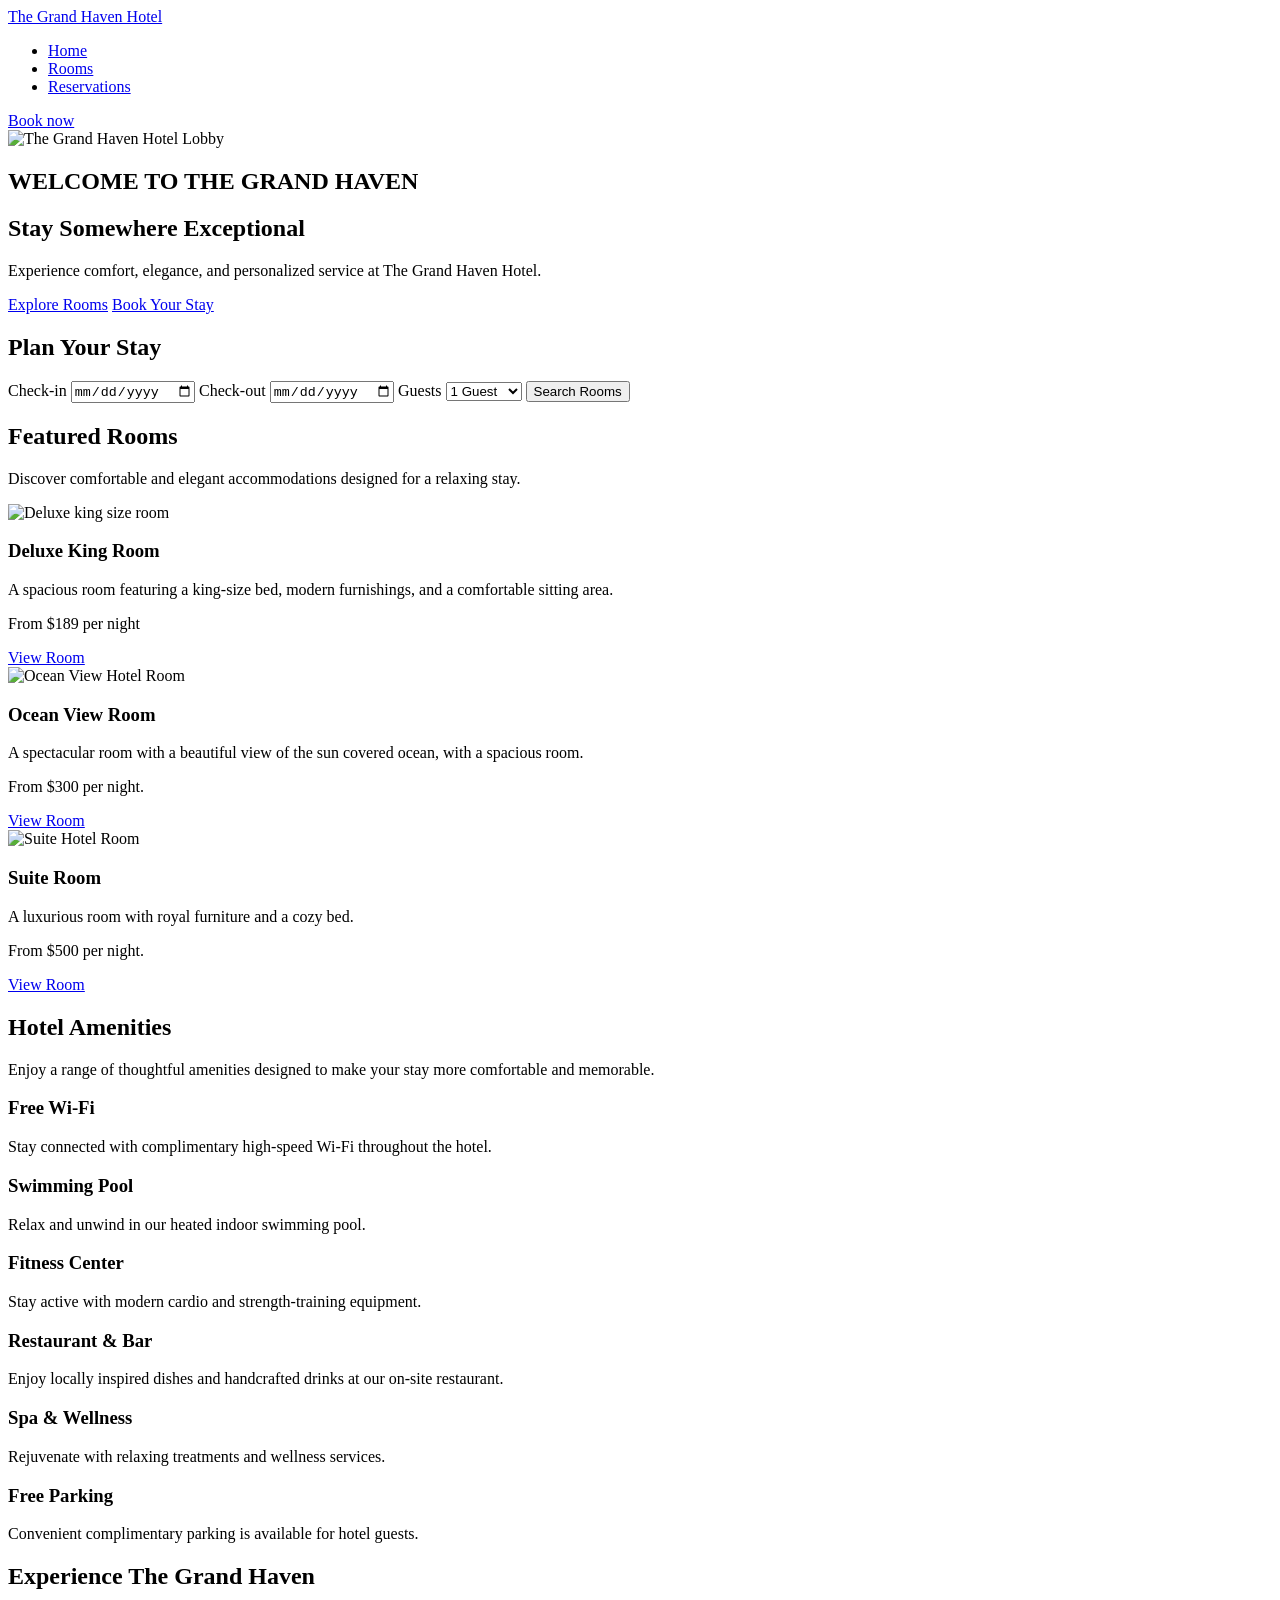
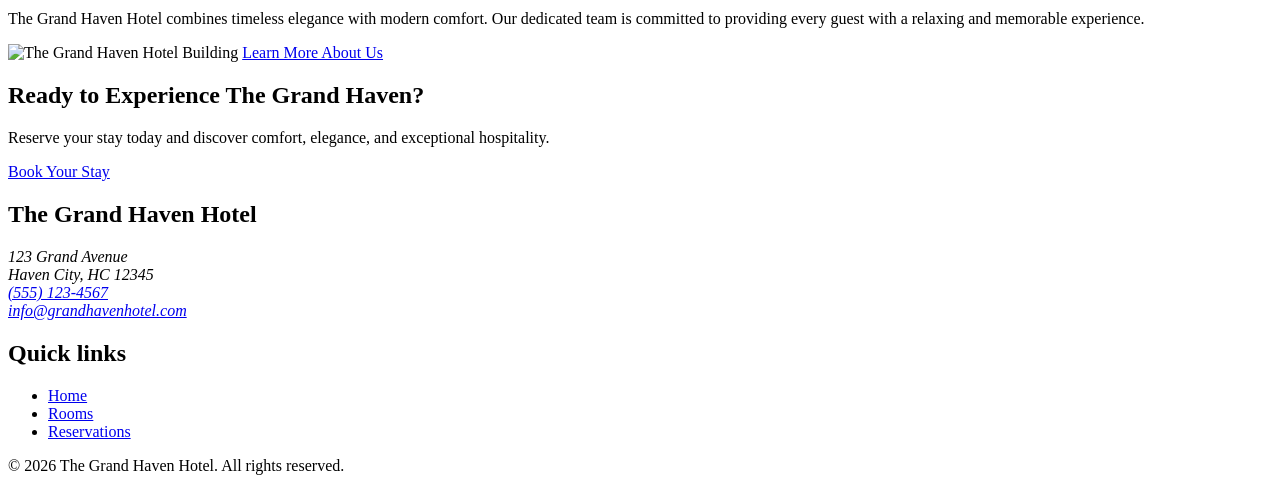
==== index.html @ 4c09ed57 "Add files via upload" ====
<!DOCTYPE html>
<html lang="en"> <!--Tells browser that the page is written in English-->

<head>
  <meta charset="UTF-8"> <!--Just remember that it's written at the beginning on a HTML page-->
  <meta name="viewport" content="width=device-width, initial-scale=1.0">
  <!--Tells the webpage to match the width to the device's screen width-->
  <title>The Grand Haven Hotel</title>

  <link rel="stylesheet" href="css/style.css"> <!--Connects to CSS-->
</head>


<body>

  <header> <!--Represents the introductory/top portion of a webpage -->
    <nav> <!--Tells the website that this section contains navigation links-->
      <a href="index.html">The Grand Haven Hotel</a> <!--Connects "The Grand Haven Hotel" title to index.html-->
      <ul>
        <li>
          <a href="index.html">Home</a><!--Connects "Home" to index.html-->
        </li>

        <li>
          <a href="rooms.html">Rooms</a> <!--Connects "Rooms" to rooms.html-->
        </li>

        <li>
          <a href="reservations.html">Reservations</a> <!--Connects "Reservations" to reservations.html-->
        </li>

      </ul>

      <a href="reservations.html">Book now</a> <!--Connects "Book now" to reservations.html-->

    </nav>

  </header>

  <main> <!--Tells the browser that this is the main content of the webpage.-->
    <section class="hero">
      <img src="images/hotel-hero.jpg" alt="The Grand Haven Hotel Lobby" width="300">
      <h2>WELCOME TO THE GRAND HAVEN</h2>
      <h1>Stay Somewhere Exceptional</h1> <!--Main heading-->
      <p>Experience comfort, elegance, and personalized service at The Grand Haven Hotel.</p>

      <a href="rooms.html">Explore Rooms</a> <!--Once you click "Explore Rooms", it goes to rooms.html-->

      <a href="reservations.html">Book Your Stay</a>
      <!--Once you click "Book Your Stay", it goes to reservations.html-->

    </section>

    <section class="booking">
      <h2>Plan Your Stay</h2>

      <form id="booking-form">
        <label for="check-in">Check-in</label> <!--"for" connects the label-->
        <input id="check-in" type="date"> <!--"id" identifies the input-->

        <label for="check-out">Check-out</label>
        <input id="check-out" type="date">

        <label for="guests">Guests</label>
        <select id="guests"> <!--creates dropdown-->
          <option value="1">1 Guest</option> <!--"option" creates choices-->
          <option value="2">2 Guests</option> <!--"value" stores the choice's value-->
          <option value="3">3 Guests</option>
          <option value="4">4 Guests</option>
          <option value="5">5 Guests</option>
        </select>

        <button type="submit">Search Rooms</button>
      </form>

    </section>

    <section class="featured-rooms">

      <h2>Featured Rooms</h2>
      <p>Discover comfortable and elegant accommodations designed for a relaxing stay.</p>

      <article>
        <img src="images/deluxe-king.jpg" alt="Deluxe king size room" width="300">
        <h3>Deluxe King Room</h3>
        <p>A spacious room featuring a king-size bed, modern furnishings, and a comfortable sitting area.</p>
        <p>From $189 per night</p>
        <a href="rooms.html">View Room</a>
      </article>

      <article>
        <img src="images/ocean-view.jpg" alt="Ocean View Hotel Room" width="300">
        <h3>Ocean View Room</h3>
        <p>A spectacular room with a beautiful view of the sun covered ocean, with a spacious room.</p>
        <p>From $300 per night.</p>
        <a href="rooms.html">View Room</a>
      </article>

      <article>
        <img src="images/suite-room.jpg" alt="Suite Hotel Room" width="300">
        <h3>Suite Room</h3>
        <p>A luxurious room with royal furniture and a cozy bed.</p>
        <p>From $500 per night.</p>
        <a href="rooms.html">View Room</a>
      </article>

    </section>

    <section class="amenities">
      <h2>Hotel Amenities</h2>
      <p>Enjoy a range of thoughtful amenities designed to make your stay more comfortable and memorable.</p>

      <div class="amenities-grid">

        <article>
          <h3>Free Wi-Fi</h3>
          <p>Stay connected with complimentary high-speed Wi-Fi throughout the hotel.</p>
        </article>

        <article>
          <h3>Swimming Pool</h3>
          <p>Relax and unwind in our heated indoor swimming pool.</p>
        </article>

        <article>
          <h3>Fitness Center</h3>
          <p>Stay active with modern cardio and strength-training equipment.</p>
        </article>

        <article>
          <h3>Restaurant & Bar</h3>
          <p>Enjoy locally inspired dishes and handcrafted drinks at our on-site restaurant.</p>
        </article>

        <article>
          <h3>Spa & Wellness</h3>
          <p>Rejuvenate with relaxing treatments and wellness services.</p>
        </article>

        <article>
          <h3>Free Parking</h3>
          <p>Convenient complimentary parking is available for hotel guests.</p>
        </article>

      </div>
    </section>

    <section class="about-preview">
      <h2>Experience The Grand Haven</h2>
      <p>The Grand Haven Hotel combines timeless elegance with modern comfort. Our dedicated team is committed to
        providing every guest with a relaxing and memorable experience.</p>
      <img src="images/hotel-building.jpg" alt="The Grand Haven Hotel Building" width="300">
      <a href="about.html">Learn More About Us</a>
    </section>

    <section class="cta">
      <h2>Ready to Experience The Grand Haven?</h2>
      <p>Reserve your stay today and discover comfort, elegance, and exceptional hospitality.</p>
      <a href="reservations.html">Book Your Stay</a>
    </section>

  </main>

  <footer>
    <section>
      <h2>The Grand Haven Hotel</h2>
      <address>
        123 Grand Avenue<br>
        Haven City, HC 12345<br>
        <a href="tel:+15551234567">(555) 123-4567</a><br>
        <a href="mailto:info@grandhavenhotel.com">info@grandhavenhotel.com</a>
      </address>

    </section>

    <section>
      <h2>Quick links</h2>
      <ul>
        <li>
          <a href="index.html">Home</a>
        </li>

        <li>
          <a href="rooms.html">Rooms</a>
        </li>

        <li>
          <a href="reservations.html">Reservations</a>
        </li>

      </ul>
    </section>

    <p>&copy; 2026 The Grand Haven Hotel. All rights reserved.</p>
  </footer>

  <script src="js/script.js"></script>

</body>

</html>
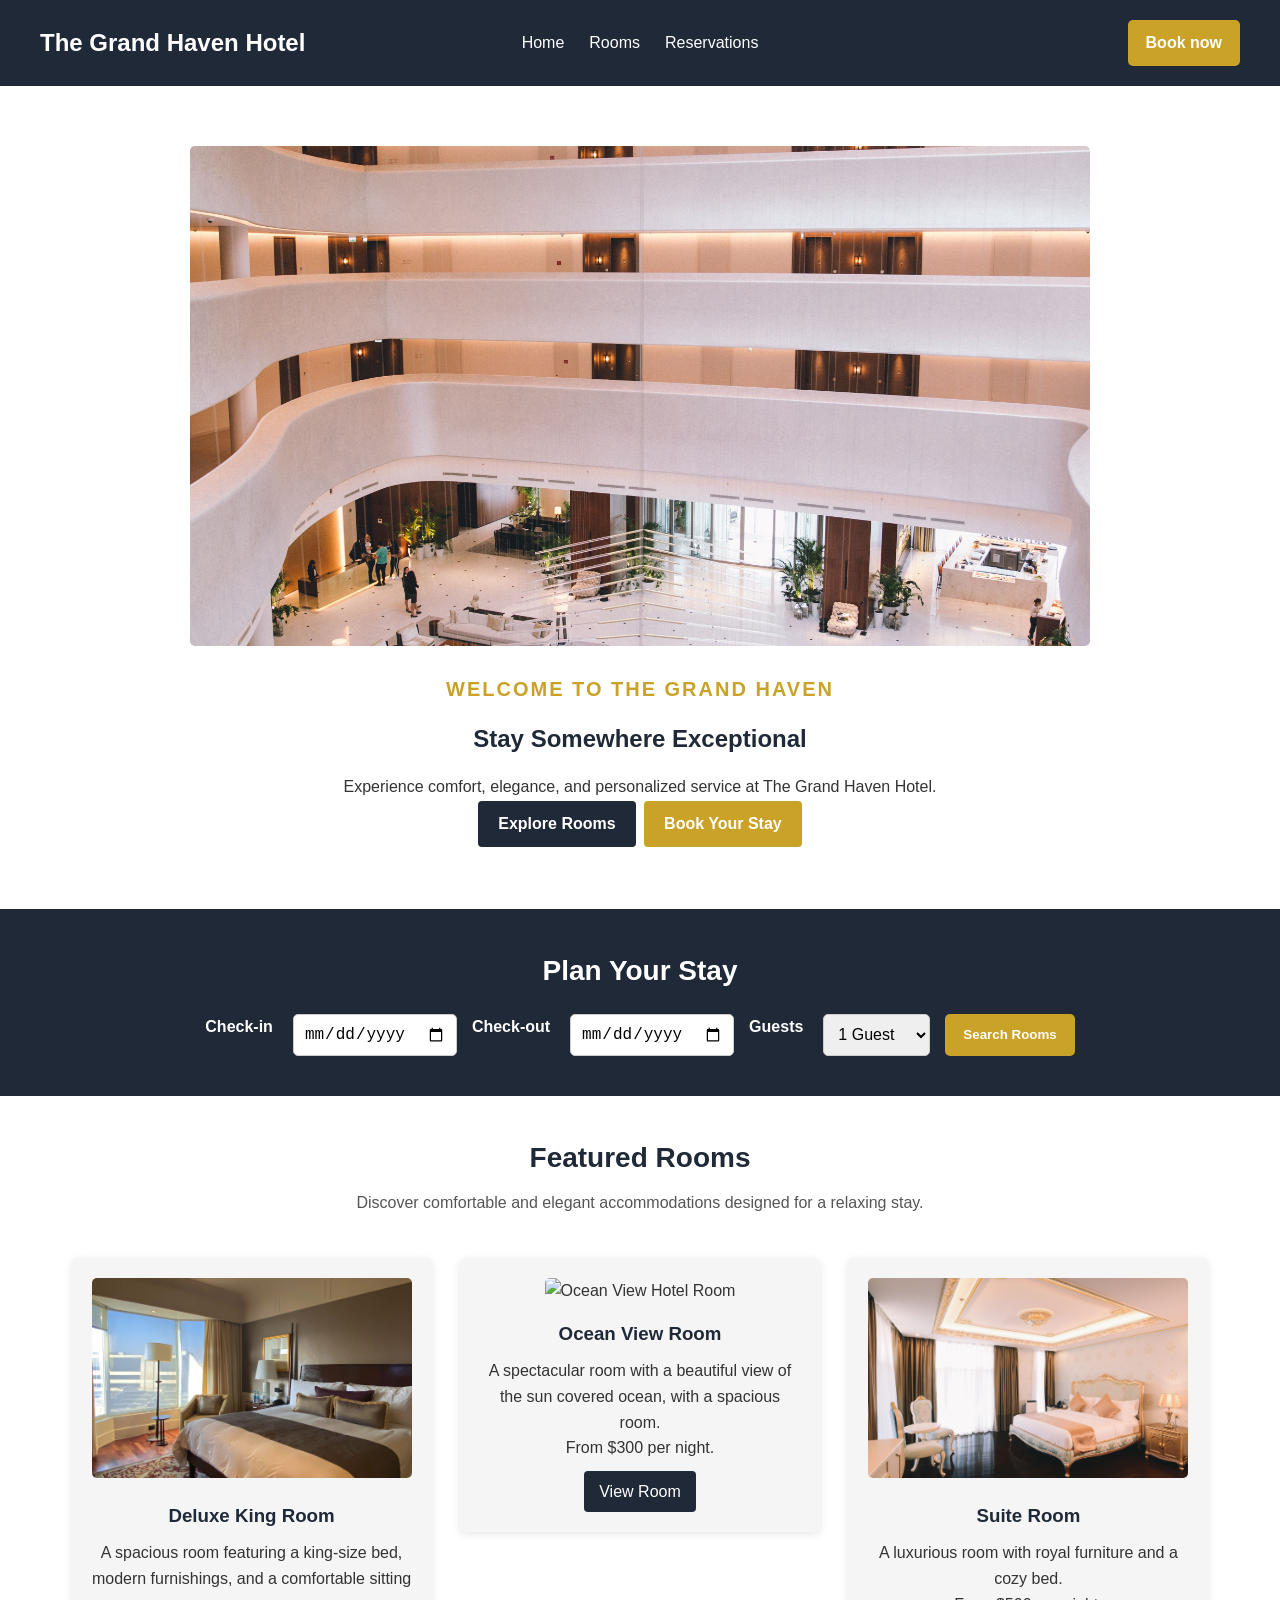
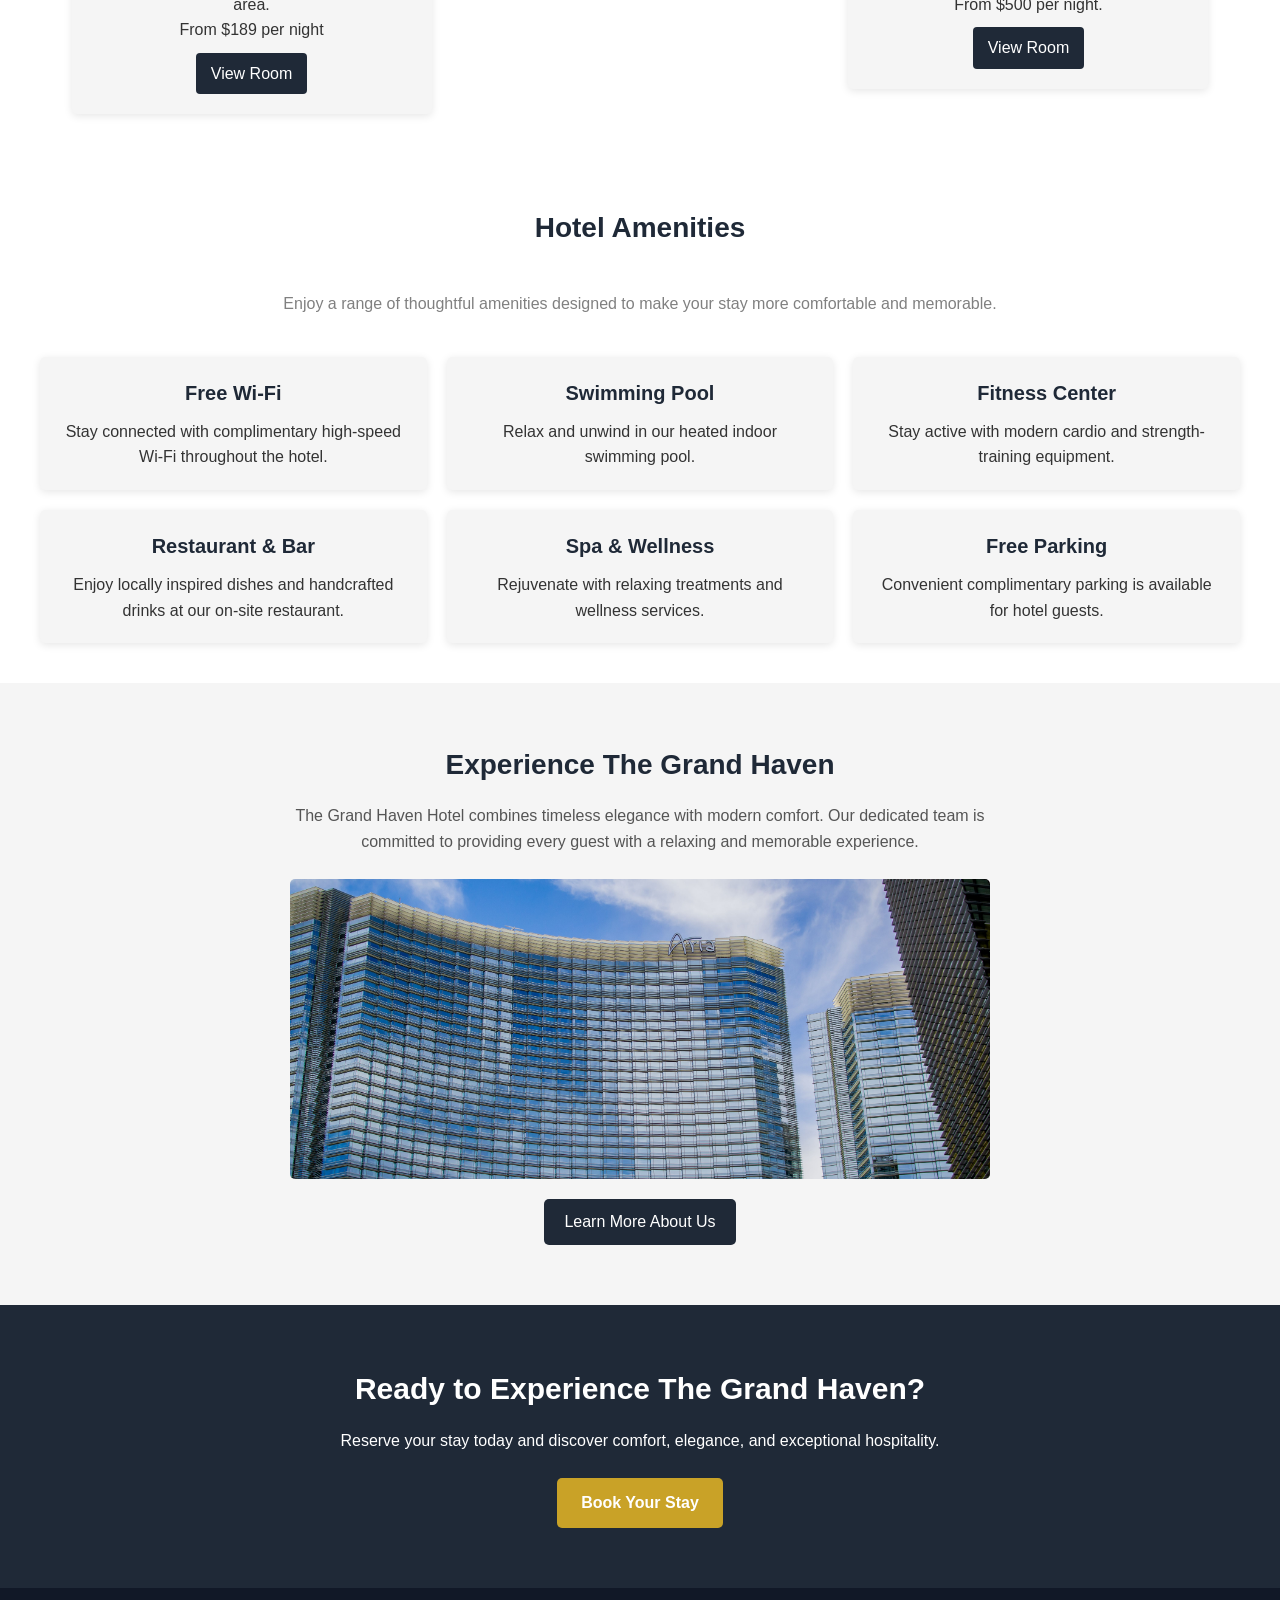
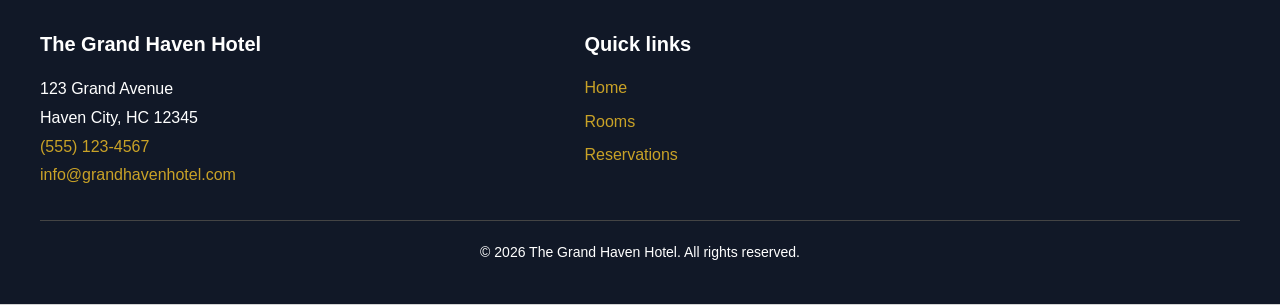
==== commit 799284e0: "Update index.html" ====
--- a/index.html
+++ b/index.html
@@ -7,7 +7,7 @@
   <!--Tells the webpage to match the width to the device's screen width-->
   <title>The Grand Haven Hotel</title>
 
-  <link rel="stylesheet" href="css/style.css"> <!--Connects to CSS-->
+  <link rel="stylesheet" href="style.css"> <!--Connects to CSS-->
 </head>
 
 
@@ -39,7 +39,7 @@
 
   <main> <!--Tells the browser that this is the main content of the webpage.-->
     <section class="hero">
-      <img src="images/hotel-hero.jpg" alt="The Grand Haven Hotel Lobby" width="300">
+      <img src="hotel-hero.jpg" alt="The Grand Haven Hotel Lobby" width="300">
       <h2>WELCOME TO THE GRAND HAVEN</h2>
       <h1>Stay Somewhere Exceptional</h1> <!--Main heading-->
       <p>Experience comfort, elegance, and personalized service at The Grand Haven Hotel.</p>
@@ -81,7 +81,7 @@
       <p>Discover comfortable and elegant accommodations designed for a relaxing stay.</p>
 
       <article>
-        <img src="images/deluxe-king.jpg" alt="Deluxe king size room" width="300">
+        <img src="deluxe-king.jpg" alt="Deluxe king size room" width="300">
         <h3>Deluxe King Room</h3>
         <p>A spacious room featuring a king-size bed, modern furnishings, and a comfortable sitting area.</p>
         <p>From $189 per night</p>
@@ -89,7 +89,7 @@
       </article>
 
       <article>
-        <img src="images/ocean-view.jpg" alt="Ocean View Hotel Room" width="300">
+        <img src="ocean-view.jpg" alt="Ocean View Hotel Room" width="300">
         <h3>Ocean View Room</h3>
         <p>A spectacular room with a beautiful view of the sun covered ocean, with a spacious room.</p>
         <p>From $300 per night.</p>
@@ -97,7 +97,7 @@
       </article>
 
       <article>
-        <img src="images/suite-room.jpg" alt="Suite Hotel Room" width="300">
+        <img src="suite-room.jpg" alt="Suite Hotel Room" width="300">
         <h3>Suite Room</h3>
         <p>A luxurious room with royal furniture and a cozy bed.</p>
         <p>From $500 per night.</p>
@@ -149,7 +149,7 @@
       <h2>Experience The Grand Haven</h2>
       <p>The Grand Haven Hotel combines timeless elegance with modern comfort. Our dedicated team is committed to
         providing every guest with a relaxing and memorable experience.</p>
-      <img src="images/hotel-building.jpg" alt="The Grand Haven Hotel Building" width="300">
+      <img src="hotel-building.jpg" alt="The Grand Haven Hotel Building" width="300">
       <a href="about.html">Learn More About Us</a>
     </section>
 
@@ -194,8 +194,8 @@
     <p>&copy; 2026 The Grand Haven Hotel. All rights reserved.</p>
   </footer>
 
-  <script src="js/script.js"></script>
+  <script src="script.js"></script>
 
 </body>
 
-</html>+</html>
--- a/style.css
+++ b/style.css
@@ -0,0 +1,527 @@
+* {
+  box-sizing: border-box;
+  margin: 0;
+  padding: 0;
+}
+
+body {
+  font-family: Arial, sans-serif;
+  /* If Arial isn't available, it will use sans-serif; */
+  line-height: 1.6;
+  color: #333;
+  background-color: lightgray;
+}
+
+header {
+  background-color: #1f2937;
+  padding: 20px 40px;
+}
+
+nav {
+  display: grid;
+  /* allows us to arrange the hotel name, navigation links and Book now button horizontally */
+  align-items: center;
+  grid-template-columns: 1fr auto 1fr;
+  /* pushes the items apart */
+}
+
+nav>a:first-of-type {
+  /*selects The Grand Haven Hotel */
+  color: white;
+  text-decoration: none;
+  font-size: 24px;
+  font-weight: bold;
+}
+
+nav ul {
+  /* Selects navigation <ul> */
+  list-style: none;
+  display: flex;
+  gap: 25px;
+  justify-self: center;
+}
+
+nav ul a {
+  /* Selects the Home, Rooms, Amenities, About, and Reservations links*/
+  color: white;
+  text-decoration: none;
+  font-size: 16px;
+}
+
+nav>a:last-of-type {
+  justify-self: end;
+  /* Selects Book Now*/
+  background-color: #c9a227;
+  color: white;
+  text-decoration: none;
+  padding: 10px 18px;
+  border-radius: 5px;
+  font-weight: bold;
+}
+
+nav ul a:hover {
+  color: #c9a277;
+}
+
+nav>a:last-of-type:hover {
+  background-color: #a8841f;
+}
+
+.hero {
+  text-align: center;
+  padding: 60px;
+  background-color: white;
+}
+
+.hero img {
+  width: 100%;
+  max-width: 900px;
+  height: 500px;
+  border-radius: 5px;
+  object-fit: cover;
+}
+
+.hero h2 {
+  font-size: 20px;
+  color: #c9a227;
+  letter-spacing: 2px;
+  margin-top: 20px;
+}
+
+.hero h1 {
+  font-weight: 600;
+  color: #1f2937;
+  margin: 15px 0;
+
+}
+
+.hero p {
+  max-width: 600px;
+  margin: 0 auto;
+}
+
+.hero a {
+  padding: 10px 20px;
+  margin: 2px;
+  text-decoration: none;
+  border-radius: 4px;
+  font-weight: bold;
+  display: inline-block;
+}
+
+.hero a:first-of-type {
+  background-color: #1f2937;
+  color: white;
+}
+
+.hero a:last-of-type {
+  background-color: #c9a227;
+  color: white;
+}
+
+.hero a:hover {
+  opacity: 0.8;
+}
+
+.booking {
+  background-color: #1f2937;
+  padding: 40px;
+  text-align: center;
+}
+
+.booking h2 {
+  font-size: 28px;
+  color: white;
+  margin-bottom: 20px;
+}
+
+.booking form {
+  display: flex;
+  justify-content: center;
+  gap: 15px;
+}
+
+.booking label {
+  color: white;
+  font-weight: bold;
+  margin-right: 5px;
+}
+
+.booking input {
+  padding: 10px;
+  border: 1px solid #ccc;
+  border-radius: 5px;
+  font-size: 16px;
+}
+
+.booking select {
+  padding: 10px;
+  border: 1px solid #ccc;
+  border-radius: 5px;
+  font-size: 16px;
+}
+
+.booking button {
+  background-color: #c9a227;
+  color: white;
+  padding: 10px 18px;
+  border: none;
+  border-radius: 5px;
+  font-weight: bold;
+  cursor: pointer;
+}
+
+.featured-rooms {
+  background-color: white;
+  padding: 40px;
+  text-align: center;
+}
+
+.featured-rooms h2 {
+  font-size: 28px;
+  color: #1f2937;
+  margin-bottom: 10px;
+}
+
+.featured-rooms>p {
+  margin-bottom: 30px;
+  color: #555;
+}
+
+.featured-rooms>article {
+  display: inline-block;
+  vertical-align: top;
+  width: 30%;
+  margin: 1%;
+  padding: 20px;
+  background-color: #f5f5f5;
+  border-radius: 5px;
+  box-shadow: 0 2px 9px rgba(0, 0, 0, 0.1);
+}
+
+.featured-rooms img {
+  width: 100%;
+  height: 200px;
+  object-fit: cover;
+  border-radius: 5px;
+}
+
+.featured-rooms h3 {
+  margin: 15px 0 10px;
+  color: #1f2937;
+}
+
+.featured-rooms a {
+  display: inline-block;
+  margin-top: 10px;
+  padding: 8px 15px;
+  background-color: #1f2937;
+  color: white;
+  text-decoration: none;
+  border-radius: 4px;
+}
+
+.amenities {
+  background-color: white;
+  padding: 40px;
+  text-align: center;
+}
+
+.amenities h2 {
+  font-size: 28px;
+  color: #1f2937;
+  margin-bottom: 40px;
+}
+
+.amenities>p {
+  color: grey;
+  margin-bottom: 40px;
+}
+
+.amenities-grid {
+  display: grid;
+  grid-template-columns: 1fr 1fr 1fr;
+  gap: 20px;
+}
+
+.amenities-grid>article {
+  background-color: #f5f5f5;
+  padding: 20px;
+  border-radius: 5px;
+  box-shadow: 0 2px 9px rgba(0, 0, 0, 0.1);
+}
+
+.amenities-grid>article>h3 {
+  color: #1f2937;
+  margin-bottom: 10px;
+  font-size: 20px;
+}
+
+.about-preview {
+  background-color: #f5f5f5;
+  padding: 60px 40px;
+  text-align: center;
+}
+
+.about-preview h2 {
+  font-size: 28px;
+  color: #1f2937;
+  margin-bottom: 15px;
+}
+
+.about-preview p {
+  max-width: 700px;
+  margin: 0 auto 25px;
+  color: #555;
+}
+
+.about-preview img {
+  width: 100%;
+  max-width: 700px;
+  height: 300px;
+  object-fit: cover;
+  border-radius: 5px;
+  display: block;
+  margin: 0 auto 20px;
+}
+
+.about-preview a {
+  display: inline-block;
+  background-color: #1f2937;
+  color: white;
+  padding: 10px 20px;
+  text-decoration: none;
+  border-radius: 5px;
+}
+
+.cta {
+  background-color: #1f2937;
+  color: white;
+  text-align: center;
+  padding: 60px 40px;
+}
+
+.cta h2 {
+  font-size: 30px;
+  margin-bottom: 15px;
+}
+
+.cta p {
+  margin-bottom: 25px;
+}
+
+.cta a {
+  display: inline-block;
+  background-color: #c9a227;
+  color: white;
+  padding: 12px 24px;
+  text-decoration: none;
+  border-radius: 5px;
+  font-weight: bold;
+}
+
+footer {
+  background-color: #111827;
+  color: white;
+  padding: 40px;
+}
+
+footer section {
+  display: inline-block;
+  vertical-align: top;
+  width: 45%;
+}
+
+footer h2 {
+  margin-bottom: 15px;
+  font-size: 20px;
+}
+
+footer address {
+  font-style: normal;
+  line-height: 1.8;
+}
+
+footer a {
+  color: #c9a227;
+  text-decoration: none;
+}
+
+footer ul {
+  list-style: none;
+}
+
+footer li {
+  margin-bottom: 8px;
+}
+
+footer>p {
+  text-align: center;
+  margin-top: 30px;
+  padding-top: 20px;
+  border-top: 1px solid #444;
+  font-size: 14px;
+}
+
+.rooms-hero {
+  background: #f5f5f5;
+  text-align: center;
+  padding: 60px 40px;
+}
+
+.rooms-hero h2 {
+  font-size: 38px;
+  color: black;
+  margin-bottom: 12px;
+  letter-spacing: 1px;
+}
+
+.rooms-hero p {
+  font-size: 22px;
+  color: #c9a227;
+  margin: 0;
+  font-style: italic;
+}
+
+.room-card {
+  background-color: #f5f5f5;
+  padding: 16px;
+  border-radius: 8px;
+  box-shadow: 0 3px 12px rgba(0, 0, 0, 0.12);
+  overflow: hidden;
+
+  display: flex;
+  flex-direction: column;
+}
+
+.room-card img {
+  width: 100%;
+  height: 300px;
+  object-fit: cover;
+  border-radius: 5px;
+}
+
+.three-rooms a {
+  display: inline-block;
+  background-color: #c9a227;
+  color: white;
+  padding: 10px 18px;
+  text-decoration: none;
+  border-radius: 5px;
+  font-weight: bold;
+  font-weight: weight;
+  margin-top: auto;
+  align-self: center;
+
+}
+
+.three-rooms a:hover {
+  background-color: #a8841f;
+}
+
+.three-rooms {
+  background-color: white;
+  display: grid;
+  grid-template-columns: repeat(3, 1fr);
+  gap: 20px;
+  padding: 60px 40px;
+}
+
+.three-rooms h2 {
+  grid-column: 1/-1;
+  text-align: center;
+}
+
+.room-card h3 {
+  color: #1f2937;
+  font-size: 20px;
+  margin: 14px 0 8px;
+}
+
+.room-card>p {
+  color: #555;
+  margin-bottom: 12px;
+  font-style: italic;
+}
+
+.card-card ul {
+  margin: 10px 0 20px 20px;
+  color: #555;
+}
+
+.room-price {
+  margin-top: 20px;
+  font-weight: bold;
+
+}
+
+.reservation-hero {
+  background-color: rgb(232, 232, 232);
+  text-align: center;
+}
+
+.reservation-hero h1 {
+  color: black;
+}
+
+.reservations-form {
+  background-color: rgb(255, 255, 255);
+  text-align: center;
+  padding: 40px;
+}
+
+.reservations-form h2 {
+  color: rgb(0, 0, 0);
+}
+
+.reservations-form label {
+  display: inline-block;
+  width: 150px;
+  font-weight: bold;
+  color: rgb(60, 60, 60);
+  margin-bottom: 2px;
+}
+
+.reservations-form article h3 {
+  font-size: 22px;
+  color: #c9a227;
+  margin-bottom: 30px;
+  padding-bottom: 12px;
+  border-bottom: 2px solid #c9a227;
+}
+
+.reservations-form form {
+  display: grid;
+  grid-template-columns: 1fr 1fr;
+  gap: 30px;
+}
+
+.reservations-form article {
+  padding: 25px;
+  background-color: rgb(239, 238, 238);
+  min-height: 400px;
+}
+
+.reservations-form input {
+  padding: 6px;
+}
+
+.reservations-form button {
+  grid-column: 1 / -1;
+  justify-self: center;
+  background-color: rgb(104, 103, 103);
+  color: white;
+  padding: 10px 20px;
+  border: none;
+  border-radius: 5px;
+  width: 200px;
+}
+
+.reservation-hero h1 {
+  color: c9a227;
+  font-style: italic;
+}
+
+.reservation-hero p {
+  color: rgb(218, 186, 3);
+}
